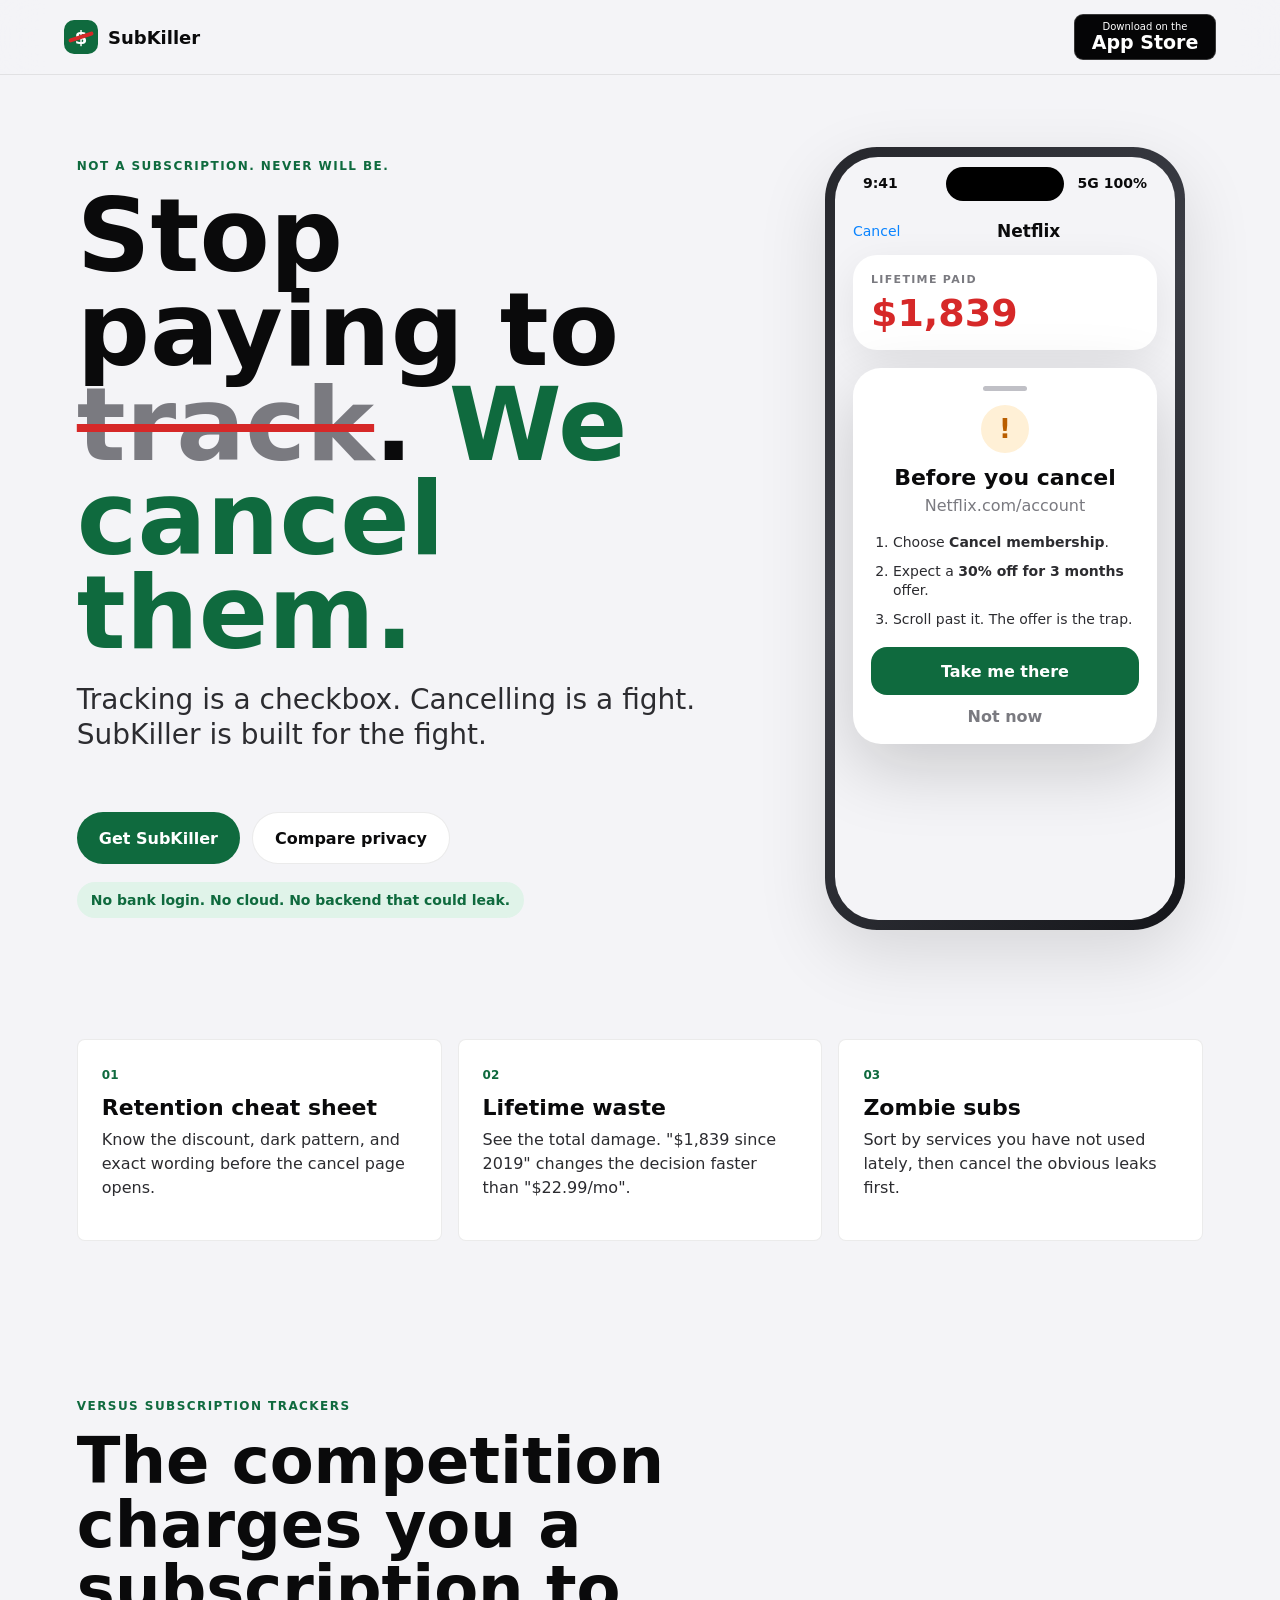
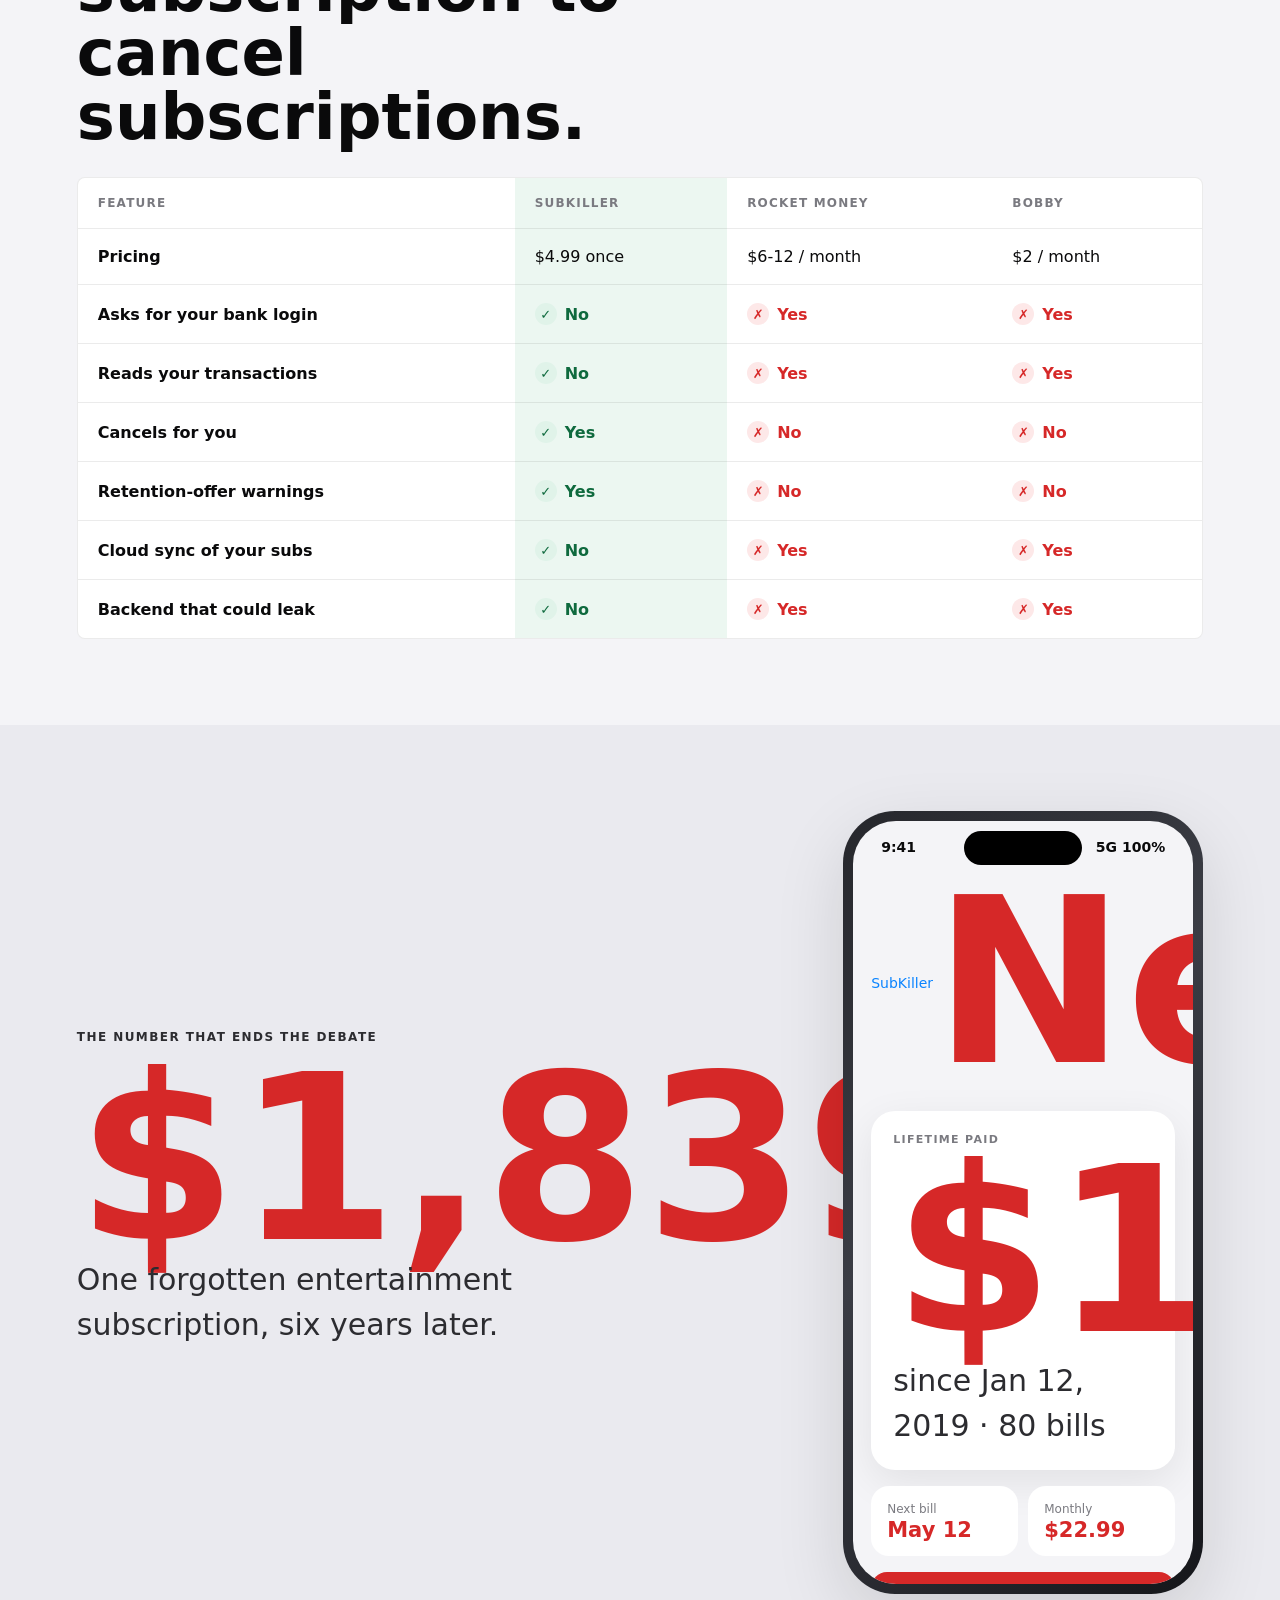
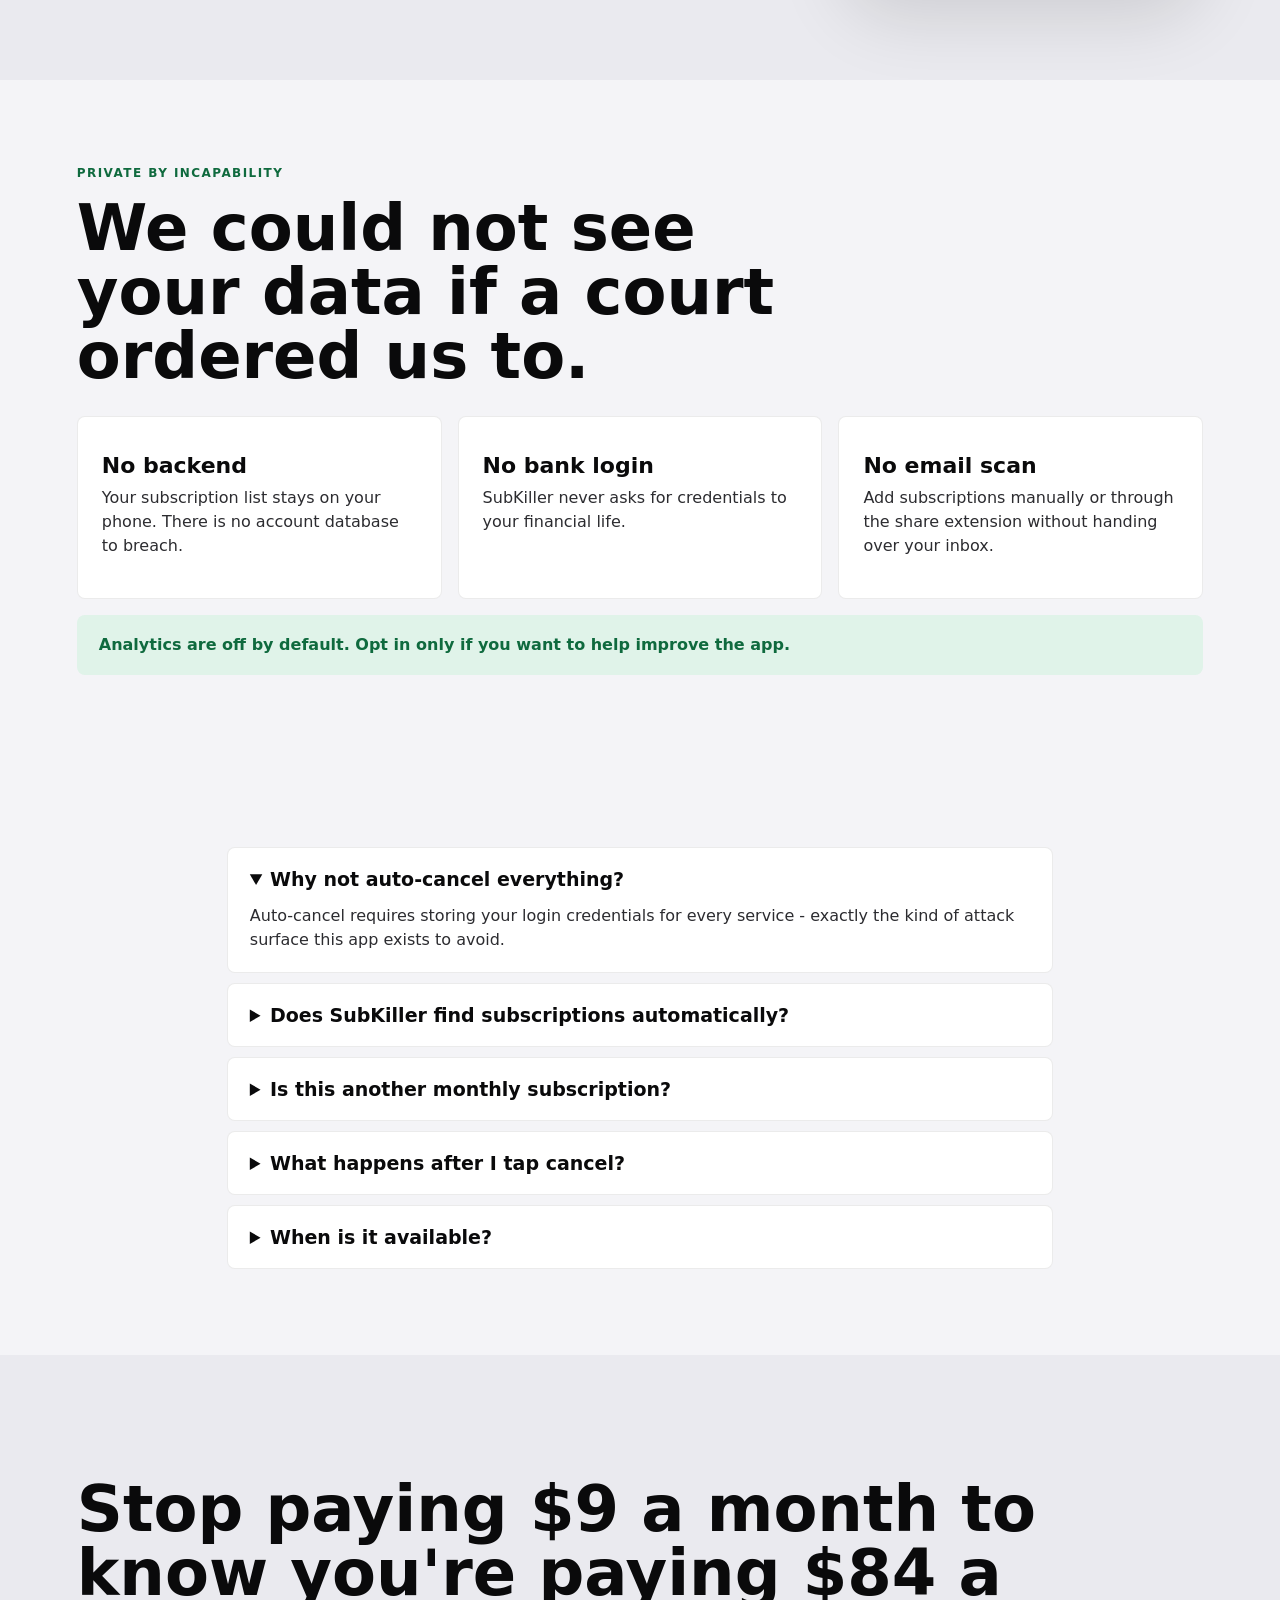
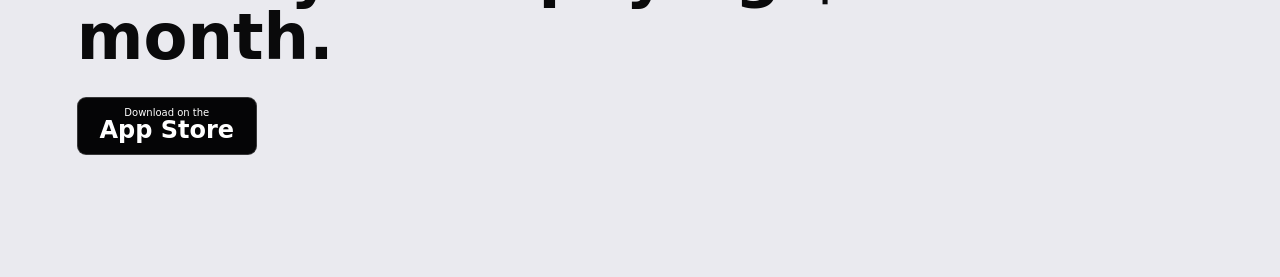
==== index.html @ 7a6a912b "Initial public deploy of SubKiller landing + support" ====
<!doctype html>
<html lang="en">
  <head>
    <meta charset="utf-8" />
    <meta name="viewport" content="width=device-width, initial-scale=1" />
    <title>SubKiller - Cancel forgotten subscriptions</title>
    <meta
      name="description"
      content="SubKiller is a private, one-time purchase app that helps you cancel forgotten subscriptions without bank login, cloud sync, or email scanning."
    />
    <link rel="stylesheet" href="./styles.css" />
  </head>
  <body>
    <main>
      <nav class="site-nav">
        <a class="brand" href="#top" aria-label="SubKiller home">
          <span class="brand-mark">$</span>
          <span>SubKiller</span>
        </a>
        <!-- TODO: Replace this CSS badge with Apple's official App Store badge asset before public launch. -->
        <a class="store-badge" href="#download" aria-label="Download on the App Store">
          <span>Download on the</span>
          <strong>App Store</strong>
        </a>
      </nav>

      <section class="hero" id="top">
        <div class="hero-copy">
          <p class="eyebrow">Not a subscription. Never will be.</p>
          <h1>Stop paying to <s>track</s>. <span>We cancel them.</span></h1>
          <p class="lede">Tracking is a checkbox. Cancelling is a fight. SubKiller is built for the fight.</p>
          <div class="hero-actions">
            <a class="primary-cta" href="#download">Get SubKiller</a>
            <a class="secondary-cta" href="#compare">Compare privacy</a>
          </div>
          <div class="pledge-strip">No bank login. No cloud. No backend that could leak.</div>
        </div>

        <div class="phone-frame" aria-label="SubKiller cancellation coach screen preview">
          <div class="dynamic-island"></div>
          <div class="phone-screen">
            <div class="phone-status">
              <span>9:41</span>
              <span>5G 100%</span>
            </div>
            <div class="phone-body">
              <div class="phone-nav">
                <span>Cancel</span>
                <strong>Netflix</strong>
                <span></span>
              </div>
              <section class="waste-card compact">
                <span>Lifetime paid</span>
                <strong>$1,839</strong>
              </section>
              <section class="retention-sheet">
                <div class="sheet-handle"></div>
                <div class="warning-dot">!</div>
                <h3>Before you cancel</h3>
                <p class="destination">Netflix.com/account</p>
                <ol>
                  <li>Choose <b>Cancel membership</b>.</li>
                  <li>Expect a <b>30% off for 3 months</b> offer.</li>
                  <li>Scroll past it. The offer is the trap.</li>
                </ol>
                <button>Take me there</button>
                <span class="not-now">Not now</span>
              </section>
            </div>
          </div>
        </div>
      </section>

      <section class="feature-band" aria-label="Core features">
        <article>
          <span>01</span>
          <h2>Retention cheat sheet</h2>
          <p>Know the discount, dark pattern, and exact wording before the cancel page opens.</p>
        </article>
        <article>
          <span>02</span>
          <h2>Lifetime waste</h2>
          <p>See the total damage. "$1,839 since 2019" changes the decision faster than "$22.99/mo".</p>
        </article>
        <article>
          <span>03</span>
          <h2>Zombie subs</h2>
          <p>Sort by services you have not used lately, then cancel the obvious leaks first.</p>
        </article>
      </section>

      <section class="comparison" id="compare">
        <div class="section-heading">
          <p class="eyebrow">Versus subscription trackers</p>
          <h2>The competition charges you a subscription to cancel subscriptions.</h2>
        </div>
        <!-- TODO VERIFY: Rocket Money / Bobby pricing as of 2026-04 before public launch. -->
        <div class="table-wrap">
          <table>
            <thead>
              <tr>
                <th>Feature</th>
                <th class="highlight">SubKiller</th>
                <th>Rocket Money</th>
                <th>Bobby</th>
              </tr>
            </thead>
            <tbody>
              <tr>
                <th scope="row">Pricing</th>
                <td class="highlight">$4.99 once</td>
                <td>$6-12 / month</td>
                <td>$2 / month</td>
              </tr>
              <tr>
                <th scope="row">Asks for your bank login</th>
                <td class="highlight"><span class="mark good"><span aria-hidden="true">✓</span>No</span></td>
                <td><span class="mark bad"><span aria-hidden="true">✗</span>Yes</span></td>
                <td><span class="mark bad"><span aria-hidden="true">✗</span>Yes</span></td>
              </tr>
              <tr>
                <th scope="row">Reads your transactions</th>
                <td class="highlight"><span class="mark good"><span aria-hidden="true">✓</span>No</span></td>
                <td><span class="mark bad"><span aria-hidden="true">✗</span>Yes</span></td>
                <td><span class="mark bad"><span aria-hidden="true">✗</span>Yes</span></td>
              </tr>
              <tr>
                <th scope="row">Cancels for you</th>
                <td class="highlight"><span class="mark good"><span aria-hidden="true">✓</span>Yes</span></td>
                <td><span class="mark bad"><span aria-hidden="true">✗</span>No</span></td>
                <td><span class="mark bad"><span aria-hidden="true">✗</span>No</span></td>
              </tr>
              <tr>
                <th scope="row">Retention-offer warnings</th>
                <td class="highlight"><span class="mark good"><span aria-hidden="true">✓</span>Yes</span></td>
                <td><span class="mark bad"><span aria-hidden="true">✗</span>No</span></td>
                <td><span class="mark bad"><span aria-hidden="true">✗</span>No</span></td>
              </tr>
              <tr>
                <th scope="row">Cloud sync of your subs</th>
                <td class="highlight"><span class="mark good"><span aria-hidden="true">✓</span>No</span></td>
                <td><span class="mark bad"><span aria-hidden="true">✗</span>Yes</span></td>
                <td><span class="mark bad"><span aria-hidden="true">✗</span>Yes</span></td>
              </tr>
              <tr>
                <th scope="row">Backend that could leak</th>
                <td class="highlight"><span class="mark good"><span aria-hidden="true">✓</span>No</span></td>
                <td><span class="mark bad"><span aria-hidden="true">✗</span>Yes</span></td>
                <td><span class="mark bad"><span aria-hidden="true">✗</span>Yes</span></td>
              </tr>
            </tbody>
          </table>
        </div>
      </section>

      <section class="money-hook">
        <div>
          <p class="eyebrow">The number that ends the debate</p>
          <strong>$1,839</strong>
          <p>One forgotten entertainment subscription, six years later.</p>
        </div>

        <div class="phone-frame" aria-label="SubKiller lifetime waste screen preview">
          <div class="dynamic-island"></div>
          <div class="phone-screen">
            <div class="phone-status">
              <span>9:41</span>
              <span>5G 100%</span>
            </div>
            <div class="phone-body phone-body-detail">
              <div class="phone-nav">
                <span>SubKiller</span>
                <strong>Netflix</strong>
                <span>Edit</span>
              </div>
              <section class="waste-card">
                <span>Lifetime paid</span>
                <strong>$1,839</strong>
                <p>since Jan 12, 2019 · 80 bills</p>
              </section>
              <div class="mini-grid">
                <div>
                  <span>Next bill</span>
                  <strong>May 12</strong>
                </div>
                <div>
                  <span>Monthly</span>
                  <strong>$22.99</strong>
                </div>
              </div>
              <button class="phone-danger">Cancel Netflix</button>
            </div>
          </div>
        </div>
      </section>

      <section class="privacy">
        <div class="section-heading">
          <p class="eyebrow">Private by incapability</p>
          <h2>We could not see your data if a court ordered us to.</h2>
        </div>
        <div class="privacy-grid">
          <article>
            <h3>No backend</h3>
            <p>Your subscription list stays on your phone. There is no account database to breach.</p>
          </article>
          <article>
            <h3>No bank login</h3>
            <p>SubKiller never asks for credentials to your financial life.</p>
          </article>
          <article>
            <h3>No email scan</h3>
            <p>Add subscriptions manually or through the share extension without handing over your inbox.</p>
          </article>
        </div>
        <aside class="privacy-callout">Analytics are off by default. Opt in only if you want to help improve the app.</aside>
      </section>

      <section class="faq" aria-label="Frequently asked questions">
        <details open>
          <summary>Why not auto-cancel everything?</summary>
          <p>Auto-cancel requires storing your login credentials for every service - exactly the kind of attack surface this app exists to avoid.</p>
        </details>
        <details>
          <summary>Does SubKiller find subscriptions automatically?</summary>
          <p>No bank scraping. No email scraping. You add what matters, and SubKiller helps you cancel it cleanly.</p>
        </details>
        <details>
          <summary>Is this another monthly subscription?</summary>
          <p>No. SubKiller is a one-time purchase because charging forever to reduce subscriptions is the wrong incentive.</p>
        </details>
        <details>
          <summary>What happens after I tap cancel?</summary>
          <p>SubKiller opens the right cancellation page, warns you about retention offers, then checks back so you can verify the cancellation worked.</p>
        </details>
        <details>
          <summary>When is it available?</summary>
          <p>TestFlight is the first target. The public App Store page will use the official badge before launch.</p>
        </details>
      </section>

      <section class="closing" id="download">
        <h2>Stop paying $9 a month to know you're paying $84 a month.</h2>
        <a class="store-badge large" href="#" aria-label="Download on the App Store">
          <span>Download on the</span>
          <strong>App Store</strong>
        </a>
      </section>
    </main>
  </body>
</html>
---- styles.css ----
:root {
  color-scheme: light dark;
  --font-sans: -apple-system, BlinkMacSystemFont, "SF Pro Text", "SF Pro Display", Inter, system-ui, sans-serif;
  --bg: #f4f4f7;
  --bg-2: #eaeaef;
  --bg-elev: #ffffff;
  --text: #0a0a0b;
  --text-2: #2c2c30;
  --text-3: #7a7a80;
  --text-4: #c0c0c6;
  --sep: rgba(10, 10, 11, 0.08);
  --accent: #0f6a3e;
  --accent-soft: #e0f3e9;
  --danger: #d62828;
  --danger-soft: #fde8e8;
  --warn: #b95e00;
  --warn-soft: #fff0d6;
  --blue: #0a84ff;
  --shadow: 0 24px 70px rgba(10, 10, 11, 0.12);
}

@media (prefers-color-scheme: dark) {
  :root {
    --bg: #000000;
    --bg-2: #0e0e10;
    --bg-elev: #17171a;
    --text: #ffffff;
    --text-2: #e8e8ed;
    --text-3: #8c8c93;
    --text-4: #3d3d42;
    --sep: rgba(255, 255, 255, 0.09);
    --accent: #30d158;
    --accent-soft: #10321d;
    --danger: #ff453a;
    --danger-soft: #3a1515;
    --warn: #ffb340;
    --warn-soft: #332008;
    --shadow: 0 24px 70px rgba(0, 0, 0, 0.58);
  }
}

* {
  box-sizing: border-box;
}

html {
  scroll-behavior: smooth;
}

body {
  margin: 0;
  background: var(--bg);
  color: var(--text);
  font-family: var(--font-sans);
  -webkit-font-smoothing: antialiased;
}

a {
  color: inherit;
  text-decoration: none;
}

button,
a {
  -webkit-tap-highlight-color: transparent;
}

.site-nav {
  position: sticky;
  top: 0;
  z-index: 20;
  display: flex;
  align-items: center;
  justify-content: space-between;
  gap: 18px;
  min-height: 72px;
  padding: 14px clamp(20px, 5vw, 72px);
  background: color-mix(in srgb, var(--bg) 92%, transparent);
  border-bottom: 1px solid var(--sep);
  backdrop-filter: blur(20px);
}

.brand,
.hero-actions,
.mark,
.store-badge {
  display: inline-flex;
  align-items: center;
}

.brand {
  gap: 10px;
  font-size: 18px;
  font-weight: 740;
}

.brand-mark {
  display: grid;
  width: 34px;
  height: 34px;
  place-items: center;
  color: #fff;
  background: var(--accent);
  border-radius: 10px;
  font-weight: 800;
  position: relative;
}

.brand-mark::after {
  content: "";
  position: absolute;
  width: 26px;
  height: 4px;
  background: var(--danger);
  border-radius: 999px;
  transform: rotate(-18deg);
}

.store-badge {
  flex-direction: column;
  justify-content: center;
  min-width: 142px;
  min-height: 44px;
  padding: 7px 16px;
  color: #fff;
  background: #050506;
  border: 1px solid rgba(255, 255, 255, 0.2);
  border-radius: 9px;
  line-height: 1.05;
}

.store-badge span {
  font-size: 10px;
}

.store-badge strong {
  font-size: 19px;
  font-weight: 650;
}

.hero {
  display: grid;
  grid-template-columns: minmax(0, 1.05fr) minmax(320px, 0.65fr);
  align-items: center;
  gap: clamp(36px, 7vw, 96px);
  min-height: calc(100vh - 72px);
  padding: clamp(46px, 8vh, 86px) clamp(20px, 6vw, 96px) clamp(56px, 9vh, 96px);
}

.hero-copy {
  max-width: 780px;
}

.eyebrow {
  margin: 0 0 16px;
  color: var(--accent);
  font-size: 12px;
  font-weight: 760;
  letter-spacing: 0.12em;
  text-transform: uppercase;
}

h1,
h2,
h3,
p {
  margin-top: 0;
}

h1 {
  margin-bottom: 22px;
  font-size: clamp(56px, 8vw, 112px);
  line-height: 0.92;
  font-weight: 760;
}

h1 s {
  color: var(--text-3);
  text-decoration-color: var(--danger);
  text-decoration-thickness: 0.08em;
}

h1 span {
  color: var(--accent);
}

.lede {
  max-width: 620px;
  color: var(--text-2);
  font-size: clamp(20px, 2.2vw, 28px);
  line-height: 1.25;
}

.hero-actions {
  flex-wrap: wrap;
  gap: 12px;
  margin: 32px 0 18px;
}

.primary-cta,
.secondary-cta {
  display: inline-flex;
  align-items: center;
  justify-content: center;
  min-height: 52px;
  padding: 0 22px;
  border-radius: 999px;
  font-weight: 720;
}

.primary-cta {
  color: #fff;
  background: var(--accent);
}

.secondary-cta {
  color: var(--text);
  background: var(--bg-elev);
  border: 1px solid var(--sep);
}

.pledge-strip {
  display: inline-flex;
  max-width: 100%;
  padding: 10px 14px;
  color: var(--accent);
  background: var(--accent-soft);
  border-radius: 999px;
  font-size: 14px;
  font-weight: 650;
}

.phone-frame {
  width: min(100%, 360px);
  margin: 0 auto;
  padding: 10px;
  position: relative;
  aspect-ratio: 402 / 874;
  background: linear-gradient(135deg, #26272c, #3b3d45 42%, #15161a);
  border-radius: 52px;
  box-shadow: var(--shadow);
}

.dynamic-island {
  position: absolute;
  top: 20px;
  left: 50%;
  z-index: 2;
  width: 118px;
  height: 34px;
  background: #000;
  border-radius: 999px;
  transform: translateX(-50%);
}

.phone-screen {
  height: 100%;
  overflow: hidden;
  color: var(--text);
  background: var(--bg);
  border-radius: 43px;
}

.phone-status {
  display: flex;
  justify-content: space-between;
  padding: 18px 28px 0;
  font-size: 14px;
  font-weight: 700;
}

.phone-body {
  height: calc(100% - 36px);
  padding: 20px 18px 18px;
}

.phone-nav {
  display: flex;
  justify-content: space-between;
  align-items: center;
  margin: 10px 0 14px;
  color: var(--blue);
  font-size: 14px;
}

.phone-nav strong {
  color: var(--text);
  font-size: 17px;
}

.waste-card {
  padding: 22px;
  background: var(--bg-elev);
  border-radius: 24px;
  box-shadow: 0 12px 40px rgba(10, 10, 11, 0.08);
}

.waste-card span {
  display: block;
  margin-bottom: 8px;
  color: var(--text-3);
  font-size: 11px;
  font-weight: 760;
  letter-spacing: 0.12em;
  text-transform: uppercase;
}

.waste-card strong {
  display: block;
  color: var(--danger);
  font-size: 48px;
  line-height: 1;
}

.waste-card p {
  margin: 8px 0 0;
  color: var(--text-3);
  font-size: 13px;
}

.waste-card.compact {
  padding: 18px;
}

.waste-card.compact strong {
  font-size: 38px;
}

.retention-sheet {
  margin-top: 18px;
  padding: 18px;
  background: var(--bg-elev);
  border-radius: 28px;
  box-shadow: 0 24px 70px rgba(10, 10, 11, 0.18);
}

.sheet-handle {
  width: 44px;
  height: 5px;
  margin: 0 auto 14px;
  background: var(--text-4);
  border-radius: 999px;
}

.warning-dot {
  display: grid;
  width: 48px;
  height: 48px;
  margin: 0 auto 12px;
  place-items: center;
  color: var(--warn);
  background: var(--warn-soft);
  border-radius: 50%;
  font-size: 26px;
  font-weight: 800;
}

.retention-sheet h3 {
  margin-bottom: 6px;
  text-align: center;
  font-size: 22px;
}

.destination,
.not-now {
  display: block;
  text-align: center;
  color: var(--text-3);
}

.retention-sheet ol {
  margin: 18px 0;
  padding-left: 22px;
  color: var(--text-2);
  line-height: 1.35;
  font-size: 14px;
}

.retention-sheet li + li {
  margin-top: 10px;
}

.retention-sheet button,
.phone-danger {
  width: 100%;
  min-height: 48px;
  border: 0;
  border-radius: 16px;
  color: #fff;
  font: inherit;
  font-weight: 740;
}

.retention-sheet button {
  background: var(--accent);
}

.not-now {
  padding-top: 12px;
  font-weight: 650;
}

.feature-band,
.privacy-grid {
  display: grid;
  grid-template-columns: repeat(3, minmax(0, 1fr));
  gap: 16px;
}

.feature-band {
  padding: 28px clamp(20px, 6vw, 96px) 72px;
}

.feature-band article,
.privacy-grid article,
.faq details {
  background: var(--bg-elev);
  border: 1px solid var(--sep);
  border-radius: 8px;
}

.feature-band article,
.privacy-grid article {
  padding: 24px;
}

.feature-band span {
  color: var(--accent);
  font-size: 12px;
  font-weight: 760;
}

.feature-band h2,
.privacy-grid h3 {
  margin: 12px 0 8px;
  font-size: 22px;
}

.feature-band p,
.privacy-grid p,
.faq p,
.privacy-callout,
.money-hook p {
  color: var(--text-2);
  line-height: 1.5;
}

.comparison,
.privacy,
.faq,
.closing {
  padding: 86px clamp(20px, 6vw, 96px);
}

.section-heading {
  max-width: 760px;
  margin-bottom: 28px;
}

.section-heading h2,
.closing h2 {
  margin-bottom: 0;
  font-size: clamp(34px, 5vw, 64px);
  line-height: 1;
}

.table-wrap {
  overflow-x: auto;
  background: var(--bg-elev);
  border: 1px solid var(--sep);
  border-radius: 8px;
}

table {
  width: 100%;
  min-width: 760px;
  border-collapse: collapse;
}

th,
td {
  padding: 18px 20px;
  border-bottom: 1px solid var(--sep);
  text-align: left;
  vertical-align: middle;
}

thead th {
  color: var(--text-3);
  font-size: 12px;
  font-weight: 760;
  letter-spacing: 0.1em;
  text-transform: uppercase;
}

tbody th {
  color: var(--text);
  font-weight: 650;
}

tbody tr:last-child th,
tbody tr:last-child td {
  border-bottom: 0;
}

.highlight {
  background: color-mix(in srgb, var(--accent-soft) 62%, transparent);
}

.mark {
  gap: 8px;
  font-weight: 760;
}

.mark span {
  display: grid;
  width: 22px;
  height: 22px;
  place-items: center;
  border-radius: 50%;
  font-size: 13px;
}

.mark.good {
  color: var(--accent);
}

.mark.good span {
  background: var(--accent-soft);
}

.mark.bad {
  color: var(--danger);
}

.mark.bad span {
  background: var(--danger-soft);
}

.money-hook {
  display: grid;
  grid-template-columns: minmax(0, 1fr) minmax(280px, 360px);
  align-items: center;
  gap: clamp(36px, 8vw, 110px);
  padding: 86px clamp(20px, 6vw, 96px);
  background: var(--bg-2);
}

.money-hook strong {
  display: block;
  color: var(--danger);
  font-size: clamp(96px, 18vw, 240px);
  line-height: 0.85;
}

.money-hook p:last-child {
  max-width: 560px;
  font-size: clamp(20px, 2.4vw, 30px);
}

.phone-body-detail {
  display: flex;
  flex-direction: column;
  gap: 16px;
}

.mini-grid {
  display: grid;
  grid-template-columns: 1fr 1fr;
  gap: 10px;
}

.mini-grid div {
  padding: 16px;
  background: var(--bg-elev);
  border-radius: 18px;
}

.mini-grid span {
  display: block;
  margin-bottom: 6px;
  color: var(--text-3);
  font-size: 12px;
}

.mini-grid strong {
  font-size: 21px;
}

.phone-danger {
  margin-top: auto;
  background: var(--danger);
}

.privacy-callout {
  margin-top: 16px;
  padding: 18px 22px;
  color: var(--accent);
  background: var(--accent-soft);
  border-radius: 8px;
  font-weight: 650;
}

.faq {
  display: grid;
  gap: 10px;
  max-width: 980px;
  margin: 0 auto;
}

.faq details {
  padding: 20px 22px;
}

.faq summary {
  cursor: pointer;
  color: var(--text);
  font-size: 19px;
  font-weight: 720;
}

.faq p {
  margin: 14px 0 0;
}

.closing {
  min-height: 58vh;
  display: flex;
  flex-direction: column;
  align-items: flex-start;
  justify-content: center;
  gap: 28px;
  background: var(--bg-2);
}

.store-badge.large {
  min-width: 180px;
  min-height: 58px;
}

.store-badge.large strong {
  font-size: 24px;
}

@media (max-width: 920px) {
  .hero,
  .money-hook {
    grid-template-columns: 1fr;
  }

  .hero {
    min-height: auto;
  }

  .feature-band,
  .privacy-grid {
    grid-template-columns: 1fr;
  }

  .phone-frame {
    width: min(100%, 330px);
  }
}

@media (max-width: 560px) {
  .site-nav {
    min-height: 64px;
    padding: 10px 16px;
  }

  .brand {
    font-size: 16px;
  }

  .brand-mark {
    width: 30px;
    height: 30px;
  }

  .site-nav .store-badge {
    min-width: 116px;
    padding-inline: 10px;
  }

  .site-nav .store-badge strong {
    font-size: 16px;
  }

  .hero {
    padding-top: 36px;
  }

  .pledge-strip {
    border-radius: 14px;
  }

  .comparison,
  .privacy,
  .faq,
  .closing,
  .money-hook {
    padding-top: 64px;
    padding-bottom: 64px;
  }

  .phone-frame {
    width: min(100%, 300px);
  }
}
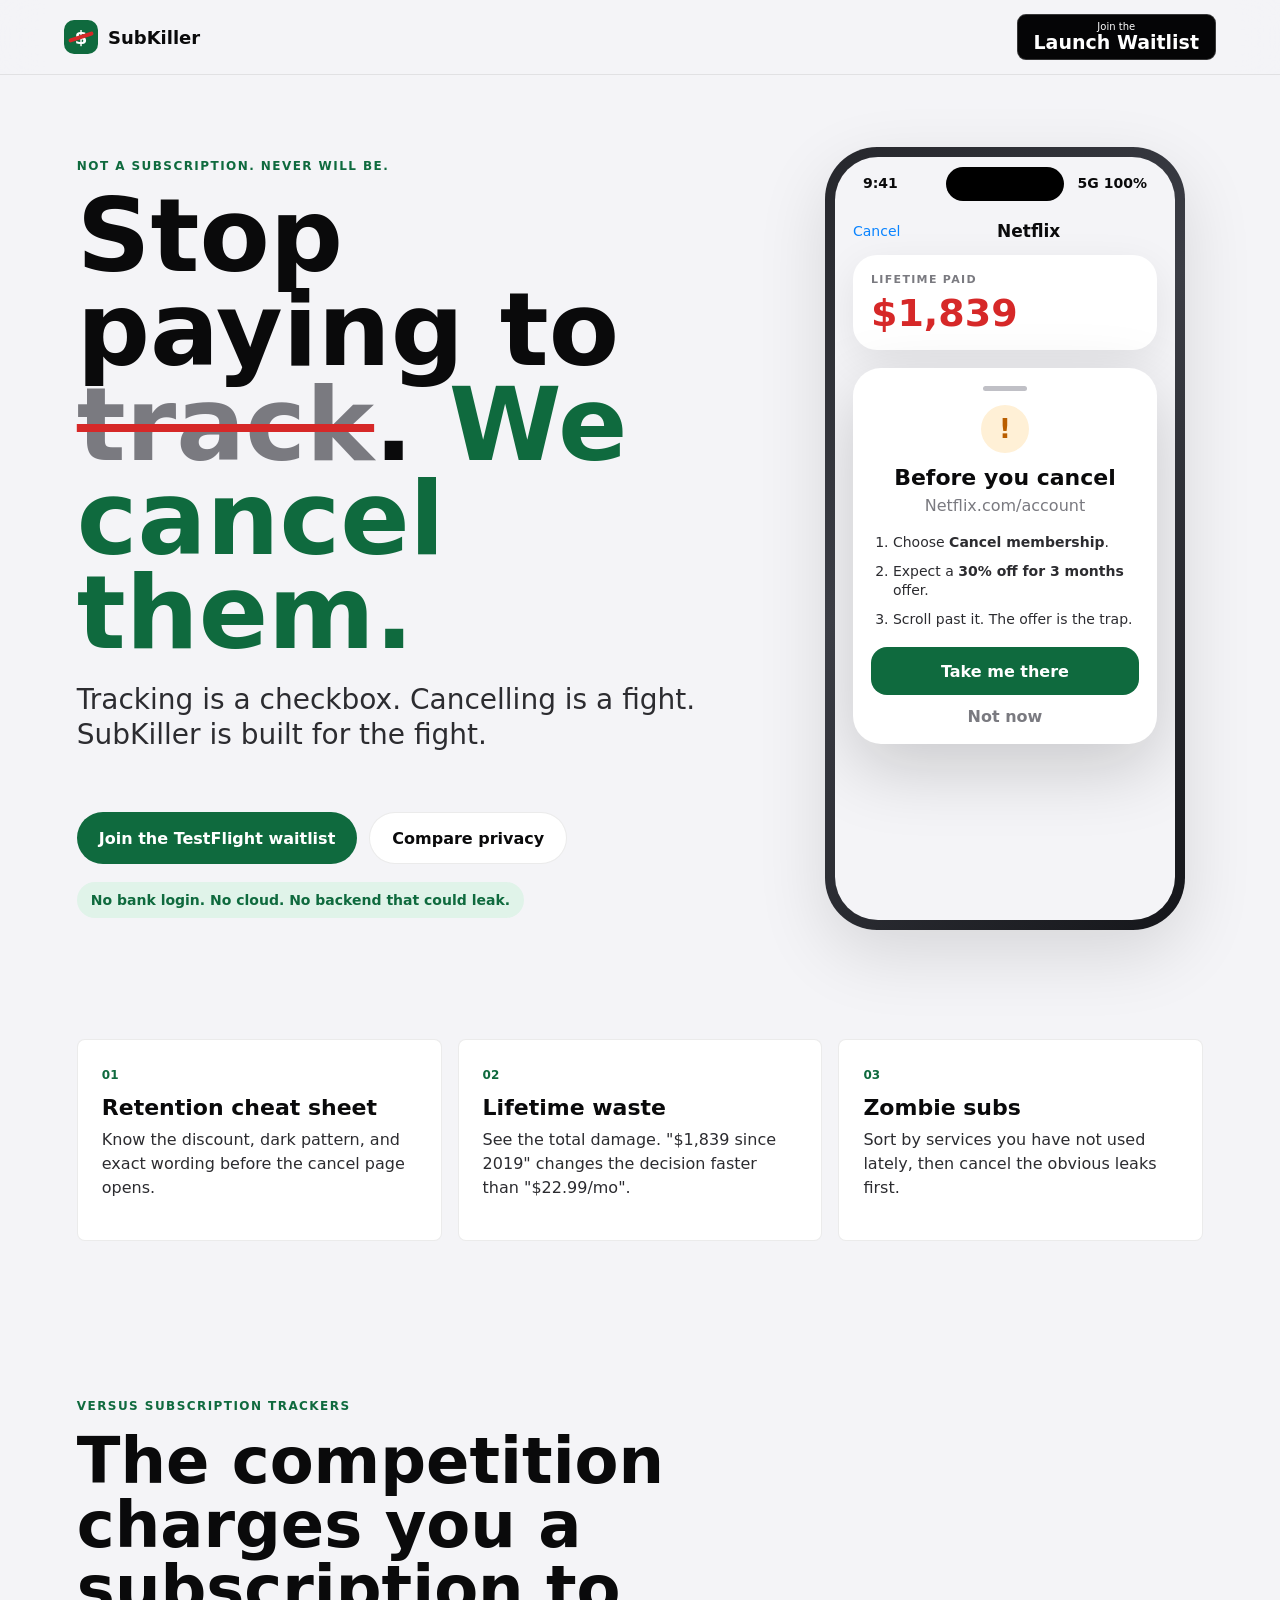
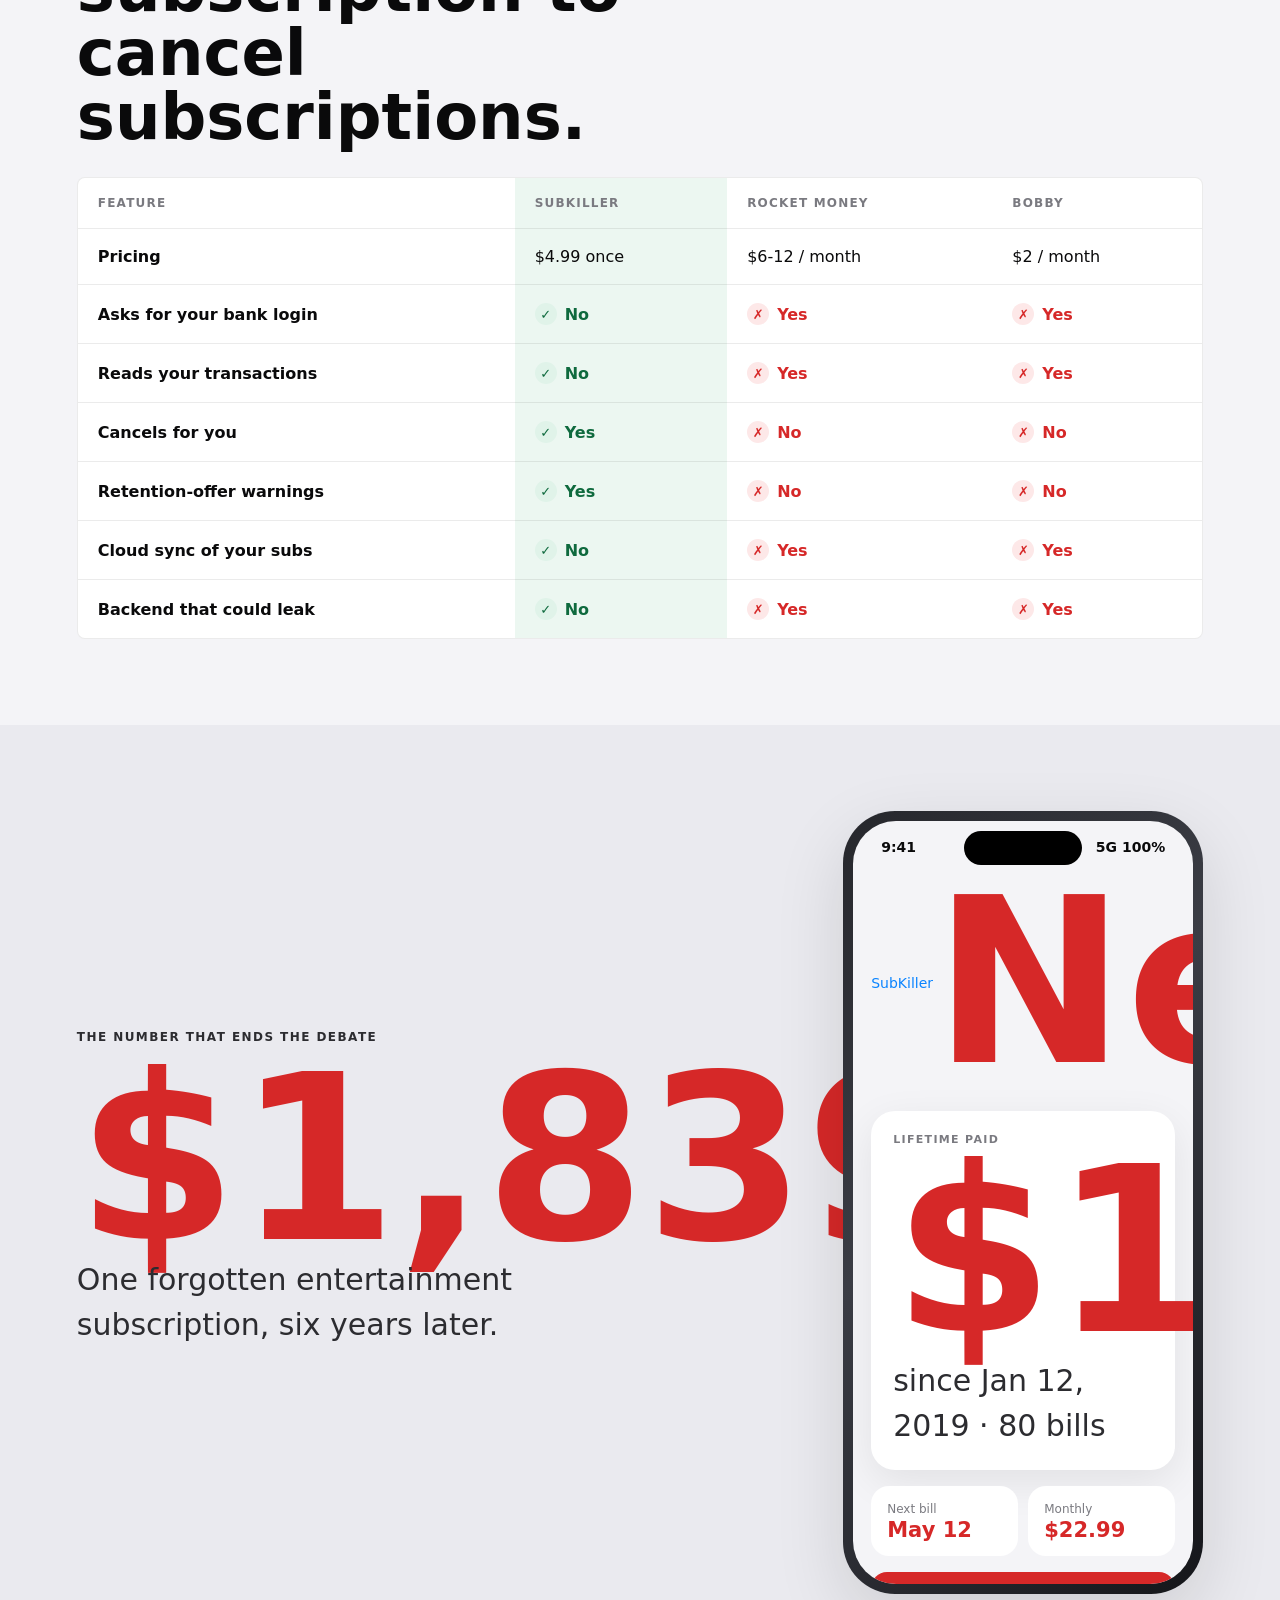
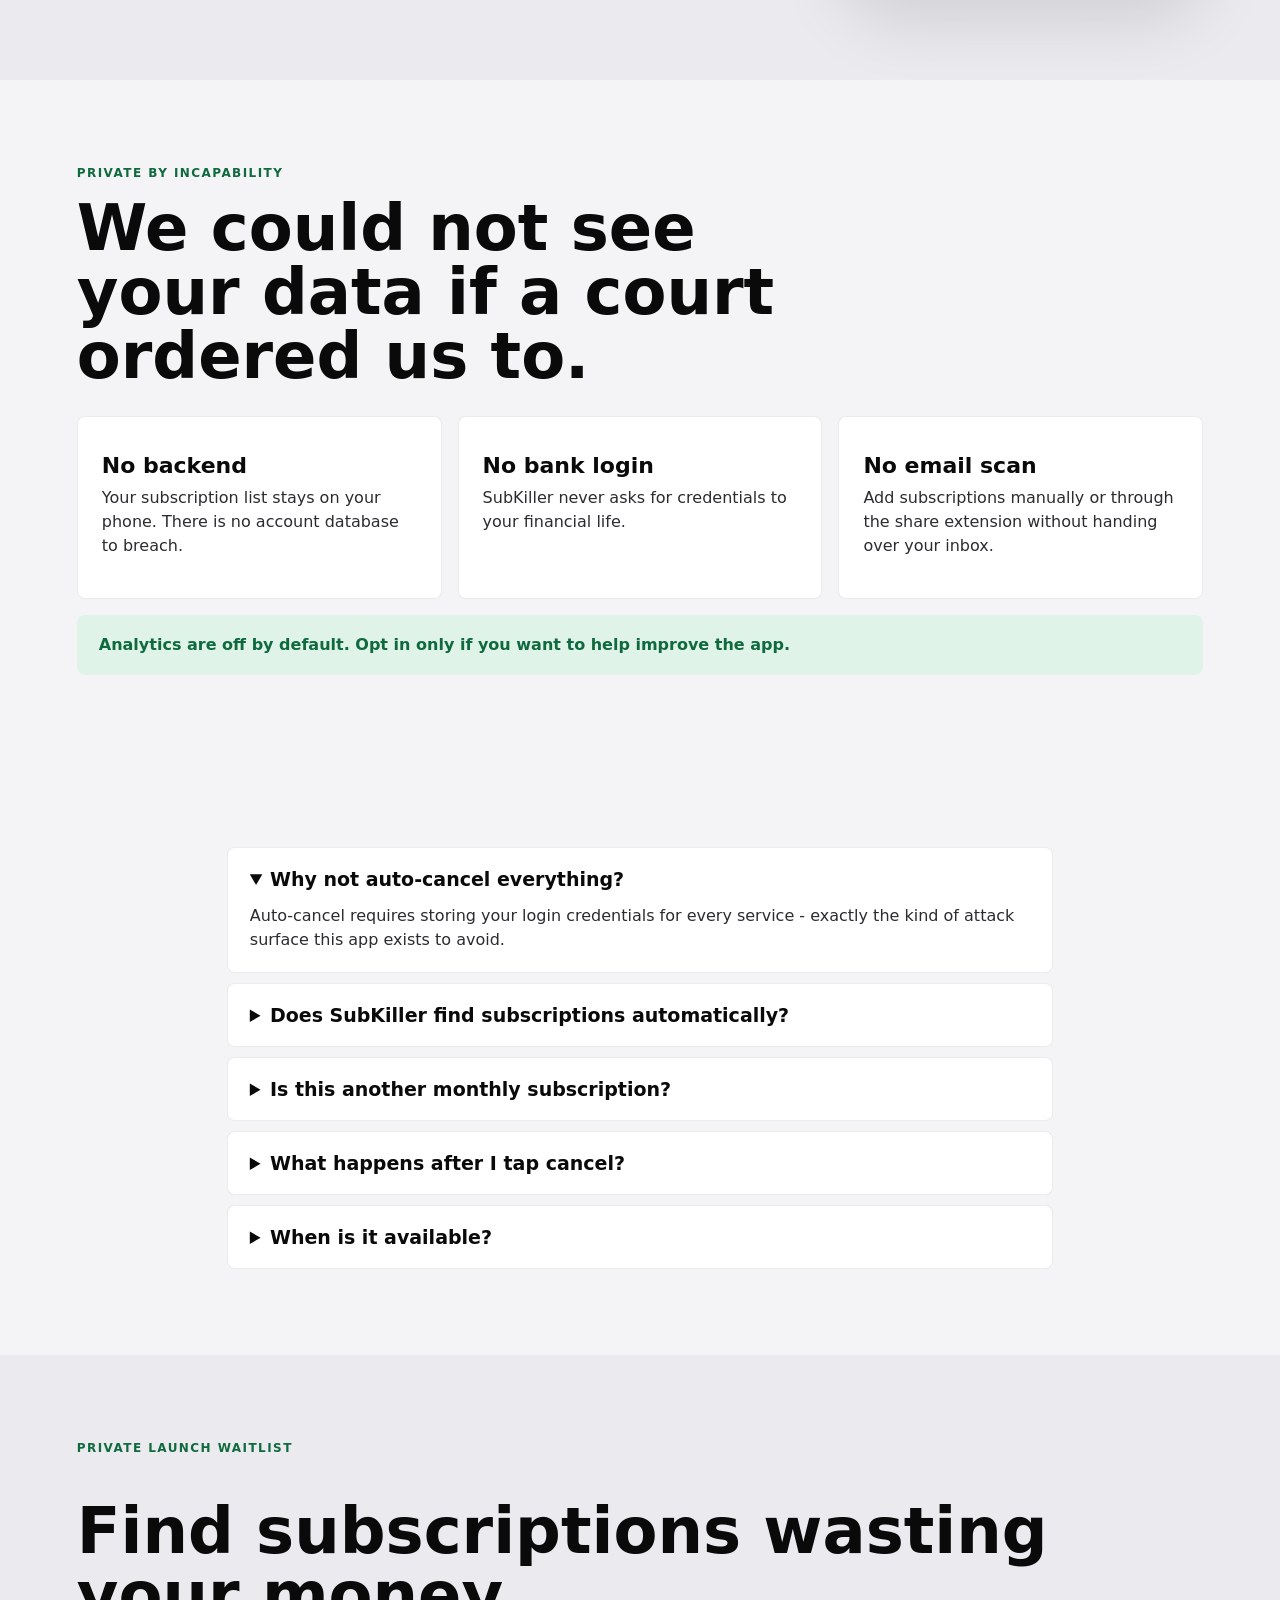
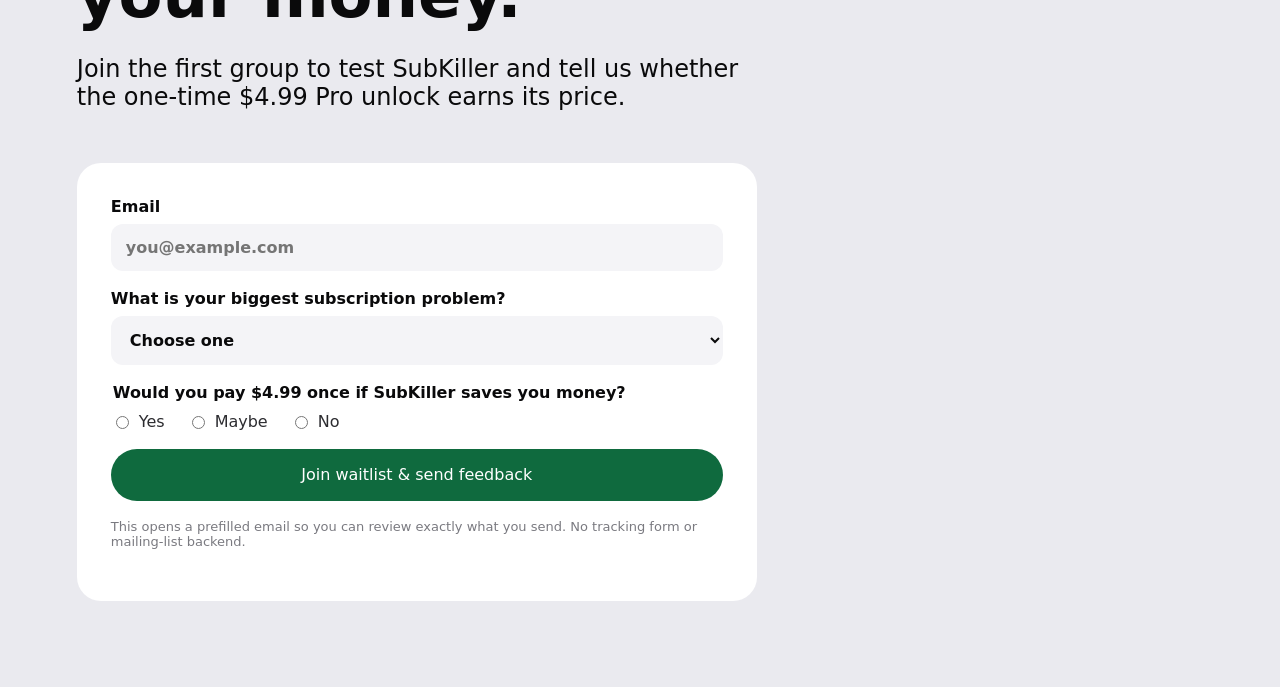
==== commit 46150634: "feat: add tagged SubKiller launch waitlist" ====
--- a/index.html
+++ b/index.html
@@ -18,9 +18,9 @@
           <span>SubKiller</span>
         </a>
         <!-- TODO: Replace this CSS badge with Apple's official App Store badge asset before public launch. -->
-        <a class="store-badge" href="#download" aria-label="Download on the App Store">
-          <span>Download on the</span>
-          <strong>App Store</strong>
+        <a class="store-badge" href="#waitlist" aria-label="Join the SubKiller launch waitlist">
+          <span>Join the</span>
+          <strong>Launch Waitlist</strong>
         </a>
       </nav>
 
@@ -30,7 +30,7 @@
           <h1>Stop paying to <s>track</s>. <span>We cancel them.</span></h1>
           <p class="lede">Tracking is a checkbox. Cancelling is a fight. SubKiller is built for the fight.</p>
           <div class="hero-actions">
-            <a class="primary-cta" href="#download">Get SubKiller</a>
+            <a class="primary-cta" href="#waitlist">Join the TestFlight waitlist</a>
             <a class="secondary-cta" href="#compare">Compare privacy</a>
           </div>
           <div class="pledge-strip">No bank login. No cloud. No backend that could leak.</div>
@@ -239,13 +239,63 @@
         </details>
       </section>
 
-      <section class="closing" id="download">
-        <h2>Stop paying $9 a month to know you're paying $84 a month.</h2>
-        <a class="store-badge large" href="#" aria-label="Download on the App Store">
-          <span>Download on the</span>
-          <strong>App Store</strong>
-        </a>
+      <section class="closing" id="waitlist">
+        <p class="eyebrow">Private launch waitlist</p>
+        <h2>Find subscriptions wasting your money.</h2>
+        <p class="waitlist-lede">Join the first group to test SubKiller and tell us whether the one-time $4.99 Pro unlock earns its price.</p>
+        <form class="waitlist-form" id="waitlist-form">
+          <label>
+            Email
+            <input id="waitlist-email" name="email" type="email" autocomplete="email" required placeholder="you@example.com" />
+          </label>
+          <label>
+            What is your biggest subscription problem?
+            <select id="waitlist-problem" name="problem" required>
+              <option value="" selected disabled>Choose one</option>
+              <option>Forgotten subscriptions</option>
+              <option>Hard-to-find cancellation pages</option>
+              <option>Trials converting to paid plans</option>
+              <option>Not knowing lifetime spend</option>
+              <option>Something else</option>
+            </select>
+          </label>
+          <fieldset>
+            <legend>Would you pay $4.99 once if SubKiller saves you money?</legend>
+            <label class="radio-row"><input type="radio" name="wtp" value="Yes" required /> Yes</label>
+            <label class="radio-row"><input type="radio" name="wtp" value="Maybe" /> Maybe</label>
+            <label class="radio-row"><input type="radio" name="wtp" value="No" /> No</label>
+          </fieldset>
+          <button class="primary-cta waitlist-submit" type="submit">Join waitlist &amp; send feedback</button>
+          <p class="waitlist-note">This opens a prefilled email so you can review exactly what you send. No tracking form or mailing-list backend.</p>
+          <p class="waitlist-status" id="waitlist-status" role="status" aria-live="polite"></p>
+        </form>
       </section>
     </main>
+    <script>
+      (() => {
+        const form = document.getElementById("waitlist-form");
+        const params = new URLSearchParams(window.location.search);
+        const source = params.get("utm_source") || params.get("source") || "landing";
+        const campaign = params.get("utm_campaign") || "apple-review-launch";
+        form.addEventListener("submit", (event) => {
+          event.preventDefault();
+          const email = document.getElementById("waitlist-email").value.trim();
+          const problem = document.getElementById("waitlist-problem").value;
+          const wtp = new FormData(form).get("wtp");
+          const subject = `SubKiller waitlist [source=${source}] [campaign=${campaign}]`;
+          const body = [
+            "Please add me to the SubKiller TestFlight/launch waitlist.",
+            "",
+            `Email: ${email}`,
+            `Biggest subscription problem: ${problem}`,
+            `Would pay $4.99 once: ${wtp}`,
+            `Source: ${source}`,
+            `Campaign: ${campaign}`,
+          ].join("\n");
+          document.getElementById("waitlist-status").textContent = "Opening your email app with tagged feedback…";
+          window.location.href = `mailto:jorgelameiras207@gmail.com?subject=${encodeURIComponent(subject)}&body=${encodeURIComponent(body)}`;
+        });
+      })();
+    </script>
   </body>
 </html>
--- a/styles.css
+++ b/styles.css
@@ -633,6 +633,78 @@
   background: var(--bg-2);
 }
 
+.waitlist-lede {
+  max-width: 680px;
+  font-size: clamp(18px, 2vw, 24px);
+}
+
+.waitlist-form {
+  width: min(100%, 680px);
+  display: grid;
+  gap: 18px;
+  padding: clamp(20px, 4vw, 34px);
+  background: var(--bg-elev);
+  border: 1px solid var(--border);
+  border-radius: 24px;
+}
+
+.waitlist-form > label,
+.waitlist-form legend {
+  color: var(--text);
+  font-weight: 700;
+}
+
+.waitlist-form input[type="email"],
+.waitlist-form select {
+  width: 100%;
+  margin-top: 8px;
+  padding: 14px 15px;
+  color: var(--text);
+  background: var(--bg);
+  border: 1px solid var(--border);
+  border-radius: 12px;
+  font: inherit;
+}
+
+.waitlist-form fieldset {
+  display: flex;
+  flex-wrap: wrap;
+  gap: 14px 22px;
+  margin: 0;
+  padding: 0;
+  border: 0;
+}
+
+.waitlist-form legend {
+  width: 100%;
+  margin-bottom: 10px;
+}
+
+.radio-row {
+  display: inline-flex;
+  align-items: center;
+  gap: 7px;
+  color: var(--text-2);
+}
+
+.waitlist-submit {
+  border: 0;
+  cursor: pointer;
+  font: inherit;
+}
+
+.waitlist-note,
+.waitlist-status {
+  margin: 0;
+  font-size: 13px;
+  color: var(--text-3);
+}
+
+.waitlist-status:not(:empty) {
+  color: var(--accent);
+  font-weight: 700;
+}
+
 .store-badge.large {
   min-width: 180px;
   min-height: 58px;
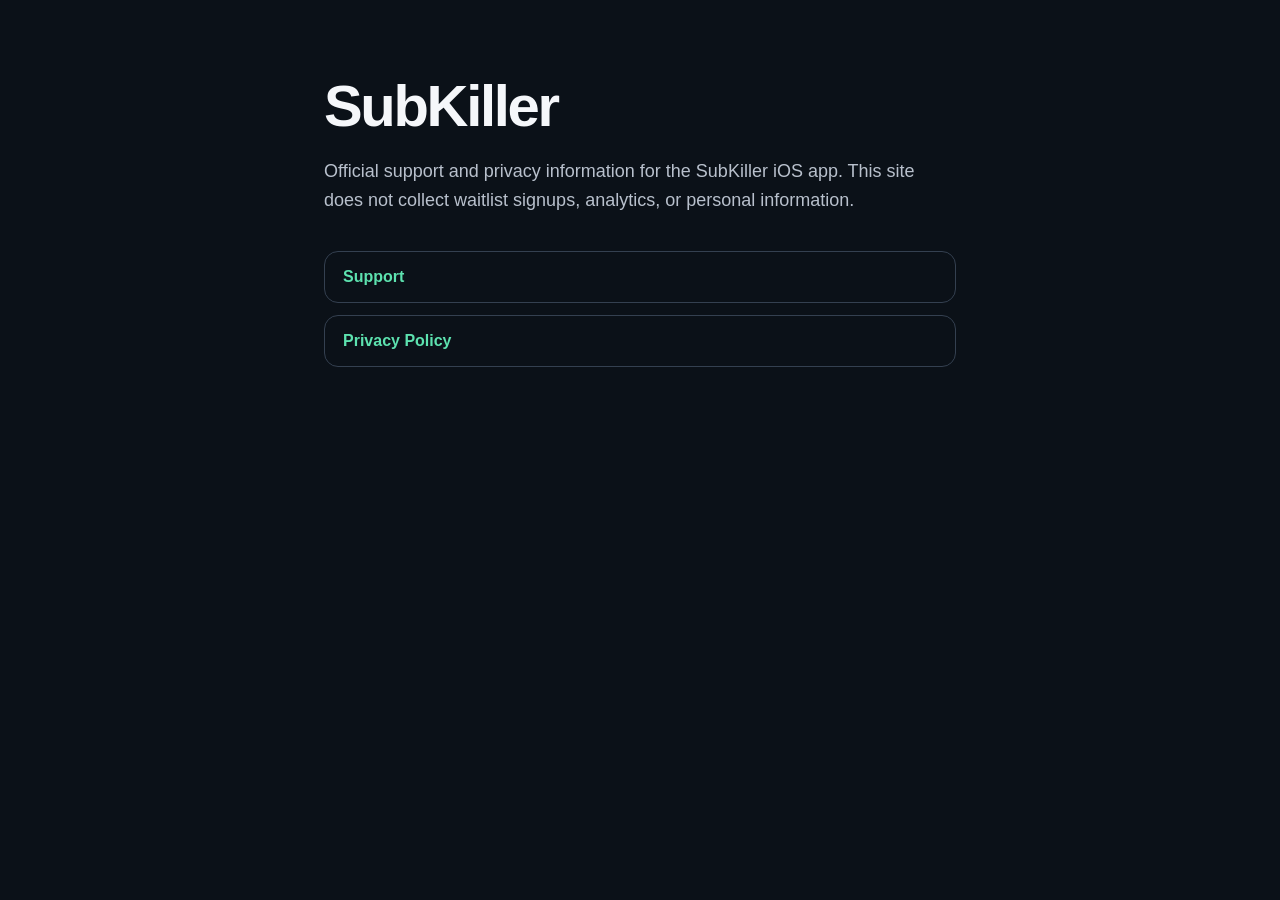
==== commit 3d9bc81a: "chore: remove SubKiller marketing and waitlist funnel" ====
--- a/index.html
+++ b/index.html
@@ -3,299 +3,27 @@
   <head>
     <meta charset="utf-8" />
     <meta name="viewport" content="width=device-width, initial-scale=1" />
-    <title>SubKiller - Cancel forgotten subscriptions</title>
-    <meta
-      name="description"
-      content="SubKiller is a private, one-time purchase app that helps you cancel forgotten subscriptions without bank login, cloud sync, or email scanning."
-    />
-    <link rel="stylesheet" href="./styles.css" />
+    <title>SubKiller Support</title>
+    <meta name="description" content="Official support and privacy information for the SubKiller iOS app." />
+    <style>
+      :root { color-scheme: light dark; font-family: -apple-system, BlinkMacSystemFont, "Segoe UI", sans-serif; }
+      body { margin: 0; background: #0b1118; color: #f5f7fa; }
+      main { min-height: 100vh; max-width: 680px; margin: 0 auto; padding: 72px 24px; box-sizing: border-box; }
+      h1 { margin: 0 0 12px; font-size: clamp(36px, 8vw, 58px); letter-spacing: -0.04em; }
+      p { color: #b8c0cc; font-size: 18px; line-height: 1.6; }
+      nav { display: grid; gap: 12px; margin-top: 36px; }
+      a { display: block; padding: 16px 18px; border: 1px solid #344050; border-radius: 14px; color: #5de2af; font-weight: 700; text-decoration: none; }
+      a:hover, a:focus-visible { border-color: #5de2af; outline: none; }
+    </style>
   </head>
   <body>
     <main>
-      <nav class="site-nav">
-        <a class="brand" href="#top" aria-label="SubKiller home">
-          <span class="brand-mark">$</span>
-          <span>SubKiller</span>
-        </a>
-        <!-- TODO: Replace this CSS badge with Apple's official App Store badge asset before public launch. -->
-        <a class="store-badge" href="#waitlist" aria-label="Join the SubKiller launch waitlist">
-          <span>Join the</span>
-          <strong>Launch Waitlist</strong>
-        </a>
+      <h1>SubKiller</h1>
+      <p>Official support and privacy information for the SubKiller iOS app. This site does not collect waitlist signups, analytics, or personal information.</p>
+      <nav aria-label="SubKiller information">
+        <a href="./support.html">Support</a>
+        <a href="./privacy.html">Privacy Policy</a>
       </nav>
-
-      <section class="hero" id="top">
-        <div class="hero-copy">
-          <p class="eyebrow">Not a subscription. Never will be.</p>
-          <h1>Stop paying to <s>track</s>. <span>We cancel them.</span></h1>
-          <p class="lede">Tracking is a checkbox. Cancelling is a fight. SubKiller is built for the fight.</p>
-          <div class="hero-actions">
-            <a class="primary-cta" href="#waitlist">Join the TestFlight waitlist</a>
-            <a class="secondary-cta" href="#compare">Compare privacy</a>
-          </div>
-          <div class="pledge-strip">No bank login. No cloud. No backend that could leak.</div>
-        </div>
-
-        <div class="phone-frame" aria-label="SubKiller cancellation coach screen preview">
-          <div class="dynamic-island"></div>
-          <div class="phone-screen">
-            <div class="phone-status">
-              <span>9:41</span>
-              <span>5G 100%</span>
-            </div>
-            <div class="phone-body">
-              <div class="phone-nav">
-                <span>Cancel</span>
-                <strong>Netflix</strong>
-                <span></span>
-              </div>
-              <section class="waste-card compact">
-                <span>Lifetime paid</span>
-                <strong>$1,839</strong>
-              </section>
-              <section class="retention-sheet">
-                <div class="sheet-handle"></div>
-                <div class="warning-dot">!</div>
-                <h3>Before you cancel</h3>
-                <p class="destination">Netflix.com/account</p>
-                <ol>
-                  <li>Choose <b>Cancel membership</b>.</li>
-                  <li>Expect a <b>30% off for 3 months</b> offer.</li>
-                  <li>Scroll past it. The offer is the trap.</li>
-                </ol>
-                <button>Take me there</button>
-                <span class="not-now">Not now</span>
-              </section>
-            </div>
-          </div>
-        </div>
-      </section>
-
-      <section class="feature-band" aria-label="Core features">
-        <article>
-          <span>01</span>
-          <h2>Retention cheat sheet</h2>
-          <p>Know the discount, dark pattern, and exact wording before the cancel page opens.</p>
-        </article>
-        <article>
-          <span>02</span>
-          <h2>Lifetime waste</h2>
-          <p>See the total damage. "$1,839 since 2019" changes the decision faster than "$22.99/mo".</p>
-        </article>
-        <article>
-          <span>03</span>
-          <h2>Zombie subs</h2>
-          <p>Sort by services you have not used lately, then cancel the obvious leaks first.</p>
-        </article>
-      </section>
-
-      <section class="comparison" id="compare">
-        <div class="section-heading">
-          <p class="eyebrow">Versus subscription trackers</p>
-          <h2>The competition charges you a subscription to cancel subscriptions.</h2>
-        </div>
-        <!-- TODO VERIFY: Rocket Money / Bobby pricing as of 2026-04 before public launch. -->
-        <div class="table-wrap">
-          <table>
-            <thead>
-              <tr>
-                <th>Feature</th>
-                <th class="highlight">SubKiller</th>
-                <th>Rocket Money</th>
-                <th>Bobby</th>
-              </tr>
-            </thead>
-            <tbody>
-              <tr>
-                <th scope="row">Pricing</th>
-                <td class="highlight">$4.99 once</td>
-                <td>$6-12 / month</td>
-                <td>$2 / month</td>
-              </tr>
-              <tr>
-                <th scope="row">Asks for your bank login</th>
-                <td class="highlight"><span class="mark good"><span aria-hidden="true">✓</span>No</span></td>
-                <td><span class="mark bad"><span aria-hidden="true">✗</span>Yes</span></td>
-                <td><span class="mark bad"><span aria-hidden="true">✗</span>Yes</span></td>
-              </tr>
-              <tr>
-                <th scope="row">Reads your transactions</th>
-                <td class="highlight"><span class="mark good"><span aria-hidden="true">✓</span>No</span></td>
-                <td><span class="mark bad"><span aria-hidden="true">✗</span>Yes</span></td>
-                <td><span class="mark bad"><span aria-hidden="true">✗</span>Yes</span></td>
-              </tr>
-              <tr>
-                <th scope="row">Cancels for you</th>
-                <td class="highlight"><span class="mark good"><span aria-hidden="true">✓</span>Yes</span></td>
-                <td><span class="mark bad"><span aria-hidden="true">✗</span>No</span></td>
-                <td><span class="mark bad"><span aria-hidden="true">✗</span>No</span></td>
-              </tr>
-              <tr>
-                <th scope="row">Retention-offer warnings</th>
-                <td class="highlight"><span class="mark good"><span aria-hidden="true">✓</span>Yes</span></td>
-                <td><span class="mark bad"><span aria-hidden="true">✗</span>No</span></td>
-                <td><span class="mark bad"><span aria-hidden="true">✗</span>No</span></td>
-              </tr>
-              <tr>
-                <th scope="row">Cloud sync of your subs</th>
-                <td class="highlight"><span class="mark good"><span aria-hidden="true">✓</span>No</span></td>
-                <td><span class="mark bad"><span aria-hidden="true">✗</span>Yes</span></td>
-                <td><span class="mark bad"><span aria-hidden="true">✗</span>Yes</span></td>
-              </tr>
-              <tr>
-                <th scope="row">Backend that could leak</th>
-                <td class="highlight"><span class="mark good"><span aria-hidden="true">✓</span>No</span></td>
-                <td><span class="mark bad"><span aria-hidden="true">✗</span>Yes</span></td>
-                <td><span class="mark bad"><span aria-hidden="true">✗</span>Yes</span></td>
-              </tr>
-            </tbody>
-          </table>
-        </div>
-      </section>
-
-      <section class="money-hook">
-        <div>
-          <p class="eyebrow">The number that ends the debate</p>
-          <strong>$1,839</strong>
-          <p>One forgotten entertainment subscription, six years later.</p>
-        </div>
-
-        <div class="phone-frame" aria-label="SubKiller lifetime waste screen preview">
-          <div class="dynamic-island"></div>
-          <div class="phone-screen">
-            <div class="phone-status">
-              <span>9:41</span>
-              <span>5G 100%</span>
-            </div>
-            <div class="phone-body phone-body-detail">
-              <div class="phone-nav">
-                <span>SubKiller</span>
-                <strong>Netflix</strong>
-                <span>Edit</span>
-              </div>
-              <section class="waste-card">
-                <span>Lifetime paid</span>
-                <strong>$1,839</strong>
-                <p>since Jan 12, 2019 · 80 bills</p>
-              </section>
-              <div class="mini-grid">
-                <div>
-                  <span>Next bill</span>
-                  <strong>May 12</strong>
-                </div>
-                <div>
-                  <span>Monthly</span>
-                  <strong>$22.99</strong>
-                </div>
-              </div>
-              <button class="phone-danger">Cancel Netflix</button>
-            </div>
-          </div>
-        </div>
-      </section>
-
-      <section class="privacy">
-        <div class="section-heading">
-          <p class="eyebrow">Private by incapability</p>
-          <h2>We could not see your data if a court ordered us to.</h2>
-        </div>
-        <div class="privacy-grid">
-          <article>
-            <h3>No backend</h3>
-            <p>Your subscription list stays on your phone. There is no account database to breach.</p>
-          </article>
-          <article>
-            <h3>No bank login</h3>
-            <p>SubKiller never asks for credentials to your financial life.</p>
-          </article>
-          <article>
-            <h3>No email scan</h3>
-            <p>Add subscriptions manually or through the share extension without handing over your inbox.</p>
-          </article>
-        </div>
-        <aside class="privacy-callout">Analytics are off by default. Opt in only if you want to help improve the app.</aside>
-      </section>
-
-      <section class="faq" aria-label="Frequently asked questions">
-        <details open>
-          <summary>Why not auto-cancel everything?</summary>
-          <p>Auto-cancel requires storing your login credentials for every service - exactly the kind of attack surface this app exists to avoid.</p>
-        </details>
-        <details>
-          <summary>Does SubKiller find subscriptions automatically?</summary>
-          <p>No bank scraping. No email scraping. You add what matters, and SubKiller helps you cancel it cleanly.</p>
-        </details>
-        <details>
-          <summary>Is this another monthly subscription?</summary>
-          <p>No. SubKiller is a one-time purchase because charging forever to reduce subscriptions is the wrong incentive.</p>
-        </details>
-        <details>
-          <summary>What happens after I tap cancel?</summary>
-          <p>SubKiller opens the right cancellation page, warns you about retention offers, then checks back so you can verify the cancellation worked.</p>
-        </details>
-        <details>
-          <summary>When is it available?</summary>
-          <p>TestFlight is the first target. The public App Store page will use the official badge before launch.</p>
-        </details>
-      </section>
-
-      <section class="closing" id="waitlist">
-        <p class="eyebrow">Private launch waitlist</p>
-        <h2>Find subscriptions wasting your money.</h2>
-        <p class="waitlist-lede">Join the first group to test SubKiller and tell us whether the one-time $4.99 Pro unlock earns its price.</p>
-        <form class="waitlist-form" id="waitlist-form">
-          <label>
-            Email
-            <input id="waitlist-email" name="email" type="email" autocomplete="email" required placeholder="you@example.com" />
-          </label>
-          <label>
-            What is your biggest subscription problem?
-            <select id="waitlist-problem" name="problem" required>
-              <option value="" selected disabled>Choose one</option>
-              <option>Forgotten subscriptions</option>
-              <option>Hard-to-find cancellation pages</option>
-              <option>Trials converting to paid plans</option>
-              <option>Not knowing lifetime spend</option>
-              <option>Something else</option>
-            </select>
-          </label>
-          <fieldset>
-            <legend>Would you pay $4.99 once if SubKiller saves you money?</legend>
-            <label class="radio-row"><input type="radio" name="wtp" value="Yes" required /> Yes</label>
-            <label class="radio-row"><input type="radio" name="wtp" value="Maybe" /> Maybe</label>
-            <label class="radio-row"><input type="radio" name="wtp" value="No" /> No</label>
-          </fieldset>
-          <button class="primary-cta waitlist-submit" type="submit">Join waitlist &amp; send feedback</button>
-          <p class="waitlist-note">This opens a prefilled email so you can review exactly what you send. No tracking form or mailing-list backend.</p>
-          <p class="waitlist-status" id="waitlist-status" role="status" aria-live="polite"></p>
-        </form>
-      </section>
     </main>
-    <script>
-      (() => {
-        const form = document.getElementById("waitlist-form");
-        const params = new URLSearchParams(window.location.search);
-        const source = params.get("utm_source") || params.get("source") || "landing";
-        const campaign = params.get("utm_campaign") || "apple-review-launch";
-        form.addEventListener("submit", (event) => {
-          event.preventDefault();
-          const email = document.getElementById("waitlist-email").value.trim();
-          const problem = document.getElementById("waitlist-problem").value;
-          const wtp = new FormData(form).get("wtp");
-          const subject = `SubKiller waitlist [source=${source}] [campaign=${campaign}]`;
-          const body = [
-            "Please add me to the SubKiller TestFlight/launch waitlist.",
-            "",
-            `Email: ${email}`,
-            `Biggest subscription problem: ${problem}`,
-            `Would pay $4.99 once: ${wtp}`,
-            `Source: ${source}`,
-            `Campaign: ${campaign}`,
-          ].join("\n");
-          document.getElementById("waitlist-status").textContent = "Opening your email app with tagged feedback…";
-          window.location.href = `mailto:jorgelameiras207@gmail.com?subject=${encodeURIComponent(subject)}&body=${encodeURIComponent(body)}`;
-        });
-      })();
-    </script>
   </body>
 </html>
